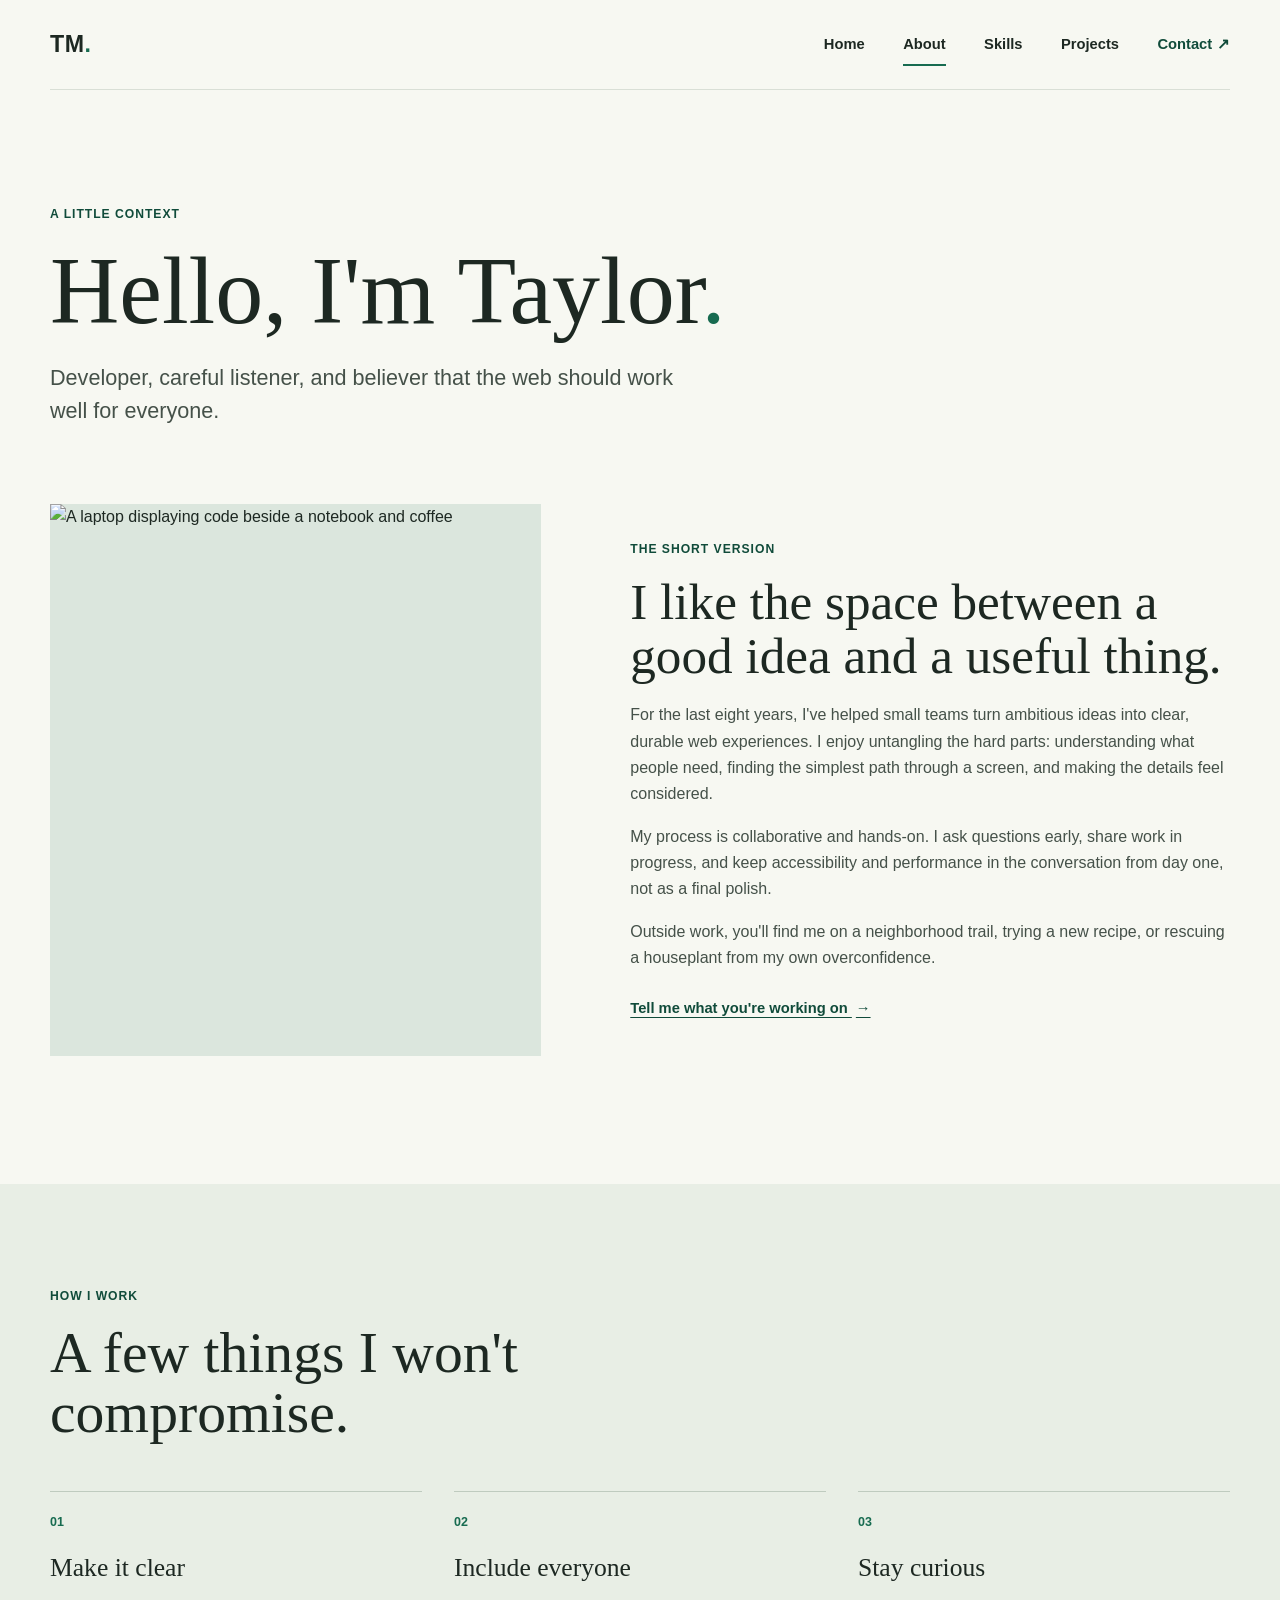
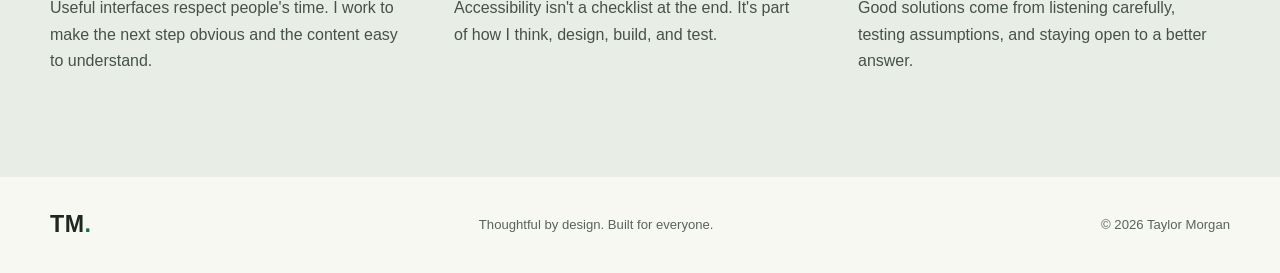
==== about.html @ 2a186941 "Create accessible portfolio website" ====
<!doctype html>
<html lang="en">
<head>
  <meta charset="utf-8">
  <meta name="viewport" content="width=device-width, initial-scale=1">
  <meta name="description" content="Meet Taylor Morgan, a front-end developer who brings curiosity, care, and accessibility to every digital project.">
  <meta name="theme-color" content="#f7f8f2">
  <title>About Taylor | Taylor Morgan</title>
  <link rel="stylesheet" href="styles.css">
  <script src="script.js" defer></script>
</head>
<body>
  <a class="skip-link" href="#main-content">Skip to main content</a>
  <header class="site-header">
    <a class="wordmark" href="index.html" aria-label="Taylor Morgan, home">TM<span>.</span></a>
    <button class="menu-toggle" type="button" aria-expanded="false" aria-controls="site-nav" aria-label="Open navigation menu"><span></span><span></span></button>
    <nav class="site-nav" id="site-nav" aria-label="Main navigation"><ul>
      <li><a href="index.html">Home</a></li><li><a href="about.html" aria-current="page">About</a></li><li><a href="skills.html">Skills</a></li><li><a href="projects.html">Projects</a></li><li><a class="nav-contact" href="contact.html">Contact <span aria-hidden="true">↗</span></a></li>
    </ul></nav>
  </header>
  <main id="main-content">
    <section class="page-hero content-wrap" aria-labelledby="page-title">
      <p class="eyebrow">A little context</p>
      <h1 id="page-title">Hello, I'm Taylor<span class="period">.</span></h1>
      <p class="page-lede">Developer, careful listener, and believer that the web should work well for everyone.</p>
    </section>
    <section class="about-story content-wrap" aria-labelledby="story-title">
      <div class="about-photo"><img src="https://images.unsplash.com/photo-1498050108023-c5249f4df085?auto=format&amp;fit=crop&amp;w=1100&amp;q=82" alt="A laptop displaying code beside a notebook and coffee" width="1100" height="900" fetchpriority="high"></div>
      <div class="story-copy">
        <p class="eyebrow">The short version</p>
        <h2 id="story-title">I like the space between a good idea and a useful thing.</h2>
        <p>For the last eight years, I've helped small teams turn ambitious ideas into clear, durable web experiences. I enjoy untangling the hard parts: understanding what people need, finding the simplest path through a screen, and making the details feel considered.</p>
        <p>My process is collaborative and hands-on. I ask questions early, share work in progress, and keep accessibility and performance in the conversation from day one, not as a final polish.</p>
        <p>Outside work, you'll find me on a neighborhood trail, trying a new recipe, or rescuing a houseplant from my own overconfidence.</p>
        <a class="text-link" href="contact.html">Tell me what you're working on <span aria-hidden="true">→</span></a>
      </div>
    </section>
    <section class="values-section" aria-labelledby="values-title">
      <div class="content-wrap">
        <p class="eyebrow">How I work</p>
        <h2 id="values-title">A few things I won't compromise.</h2>
        <div class="values-grid">
          <article><span class="value-number">01</span><h3>Make it clear</h3><p>Useful interfaces respect people's time. I work to make the next step obvious and the content easy to understand.</p></article>
          <article><span class="value-number">02</span><h3>Include everyone</h3><p>Accessibility isn't a checklist at the end. It's part of how I think, design, build, and test.</p></article>
          <article><span class="value-number">03</span><h3>Stay curious</h3><p>Good solutions come from listening carefully, testing assumptions, and staying open to a better answer.</p></article>
        </div>
      </div>
    </section>
  </main>
  <footer class="site-footer content-wrap"><a class="wordmark" href="index.html" aria-label="Taylor Morgan, home">TM<span>.</span></a><p>Thoughtful by design. Built for everyone.</p><p class="copyright">© <span data-year>2025</span> Taylor Morgan</p></footer>
</body>
</html>
---- styles.css ----
:root {
  color-scheme: light;
  --paper: #f7f8f2;
  --white: #fff;
  --ink: #1d2822;
  --muted: #58645d;
  --line: #d9dfd6;
  --green: #176b50;
  --green-dark: #104b3a;
  --lime: #d7ed70;
  --coral: #e77c60;
  --blue: #bed8e0;
  --serif: Georgia, "Times New Roman", serif;
  --sans: "Trebuchet MS", "Segoe UI", sans-serif;
  --content-width: 1180px;
}

* { box-sizing: border-box; }
html { scroll-behavior: smooth; scroll-padding-top: 6rem; }
body { margin: 0; background: var(--paper); color: var(--ink); font-family: var(--sans); font-size: 1rem; line-height: 1.65; -webkit-font-smoothing: antialiased; }
img { display: block; width: 100%; height: 100%; object-fit: cover; }
a { color: inherit; }
a:hover { color: var(--green); }
button, input, select, textarea { font: inherit; }
button, a, input, select, textarea { -webkit-tap-highlight-color: transparent; }
:focus-visible { outline: 3px solid #b14b2e; outline-offset: 4px; }
::selection { background: var(--lime); color: var(--ink); }
.content-wrap { width: min(var(--content-width), calc(100% - 3rem)); margin-inline: auto; }
.skip-link { position: fixed; z-index: 20; top: .75rem; left: .75rem; transform: translateY(-160%); padding: .7rem 1rem; background: var(--ink); color: var(--white); font-weight: 700; }
.skip-link:focus { transform: translateY(0); color: var(--white); }
.site-header { min-height: 5.6rem; width: min(var(--content-width), calc(100% - 3rem)); margin: 0 auto; display: flex; align-items: center; justify-content: space-between; border-bottom: 1px solid var(--line); }
.wordmark { color: var(--ink); text-decoration: none; font-size: 1.45rem; font-weight: 900; letter-spacing: .02em; line-height: 1; }
.wordmark span, .period { color: var(--green); }
.site-nav ul { display: flex; align-items: center; gap: clamp(1.1rem, 3vw, 2.6rem); margin: 0; padding: 0; list-style: none; }
.site-nav a { display: inline-flex; align-items: center; gap: .3rem; min-height: 2.75rem; color: var(--ink); text-decoration: none; font-size: .92rem; font-weight: 700; }
.site-nav a[aria-current="page"]:not(.nav-contact) { box-shadow: inset 0 -2px var(--green); }
.site-nav a:hover { color: var(--green); }
.site-nav .nav-contact { color: var(--green-dark); }
.menu-toggle { display: none; }
.home-hero { display: grid; grid-template-columns: 1fr .84fr; align-items: center; gap: clamp(3rem, 8vw, 7.5rem); padding-block: clamp(3.5rem, 8vw, 7.5rem); }
.hero-copy { padding-block: 1rem; }
.eyebrow { margin: 0 0 1.1rem; color: var(--green-dark); font-size: .76rem; font-weight: 800; letter-spacing: .08em; line-height: 1.5; text-transform: uppercase; }
.availability-dot { display: inline-block; width: .55rem; height: .55rem; margin-right: .45rem; border-radius: 50%; background: #3c8d5b; vertical-align: .05rem; }
h1, h2, h3, p { margin-top: 0; }
h1, h2 { font-family: var(--serif); font-weight: 500; letter-spacing: 0; line-height: 1.05; }
.home-hero h1 { margin: 0 0 1.1rem; font-size: clamp(4.3rem, 8vw, 7.8rem); }
.name-accent { color: var(--green); font-style: italic; }
.hero-intro { max-width: 28rem; margin-bottom: 1.7rem; color: #3d4942; font-size: clamp(1.15rem, 2vw, 1.45rem); line-height: 1.5; }
.hero-actions { display: flex; align-items: center; flex-wrap: wrap; gap: 1rem 1.5rem; }
.button { min-height: 3.25rem; display: inline-flex; align-items: center; justify-content: center; gap: 1.4rem; padding: .75rem 1.15rem; border: 2px solid transparent; border-radius: 2px; font-weight: 800; line-height: 1.25; text-decoration: none; transition: background-color .18s ease, color .18s ease, transform .18s ease; }
.button:hover { transform: translateY(-2px); }
.button-dark { background: var(--green-dark); color: var(--white); }
.button-dark:hover { background: #0b392d; color: var(--white); }
.button-light { background: var(--lime); color: var(--ink); }
.button-light:hover { background: var(--white); color: var(--ink); }
.text-link { display: inline-block; color: var(--green-dark); font-size: .92rem; font-weight: 800; text-decoration-thickness: 1px; text-underline-offset: .25em; }
.text-link span { margin-left: .25rem; }
.hero-note { margin: 1.4rem 0 0; color: var(--muted); font-size: .85rem; }
.hero-visual { position: relative; aspect-ratio: 4 / 4.7; margin: 0; background: #d5e0d6; }
.hero-visual::before { position: absolute; z-index: 1; top: -1rem; right: -1rem; width: 34%; height: 34%; border-top: 2px solid var(--green); border-right: 2px solid var(--green); content: ""; pointer-events: none; }
.hero-visual img { object-position: 54% center; }
.hero-visual figcaption { position: absolute; right: -1.5rem; bottom: 2rem; display: grid; gap: .2rem; min-width: 12rem; padding: 1rem 1.2rem; background: var(--lime); color: var(--ink); font-family: var(--serif); font-size: 1.22rem; line-height: 1.3; }
.hero-visual figcaption span { font-family: var(--sans); font-size: .74rem; }
.visual-index { position: absolute; bottom: .75rem; left: .85rem; color: var(--white); font-size: .72rem; font-weight: 800; text-shadow: 0 1px 5px #17241c; }
.intro-band { padding-block: clamp(4rem, 8vw, 7rem); background: #e8eee5; }
.intro-grid { display: grid; grid-template-columns: .7fr 1.3fr; gap: 2rem; }
.intro-grid > .eyebrow { padding-top: .5rem; }
.intro-grid h2, .section-heading h2, .values-section h2, .note-inner h2 { margin-bottom: 1.15rem; font-size: clamp(2.2rem, 4.5vw, 4.2rem); }
.intro-grid h2 span { color: var(--green); font-style: italic; }
.intro-grid > div > p:not(.eyebrow) { max-width: 38rem; margin-bottom: 1.35rem; color: #435048; }
.featured-work { padding-block: clamp(4.5rem, 9vw, 8rem); }
.section-heading { display: flex; align-items: end; justify-content: space-between; gap: 1.5rem; margin-bottom: 2rem; }
.section-heading h2 { margin-bottom: 0; }
.section-heading > .text-link { margin-bottom: .45rem; }
.project-grid { display: grid; grid-template-columns: repeat(2, minmax(0, 1fr)); gap: 2rem; }
.project-image { position: relative; display: block; overflow: hidden; aspect-ratio: 1.38; background: #dbe6dd; }
.project-image img { transition: transform .4s ease; }
.project-image:hover img { transform: scale(1.035); }
.image-arrow { position: absolute; right: .85rem; bottom: .85rem; display: grid; width: 2.5rem; height: 2.5rem; place-items: center; background: var(--lime); color: var(--ink); font-size: 1.15rem; }
.project-meta { display: flex; align-items: baseline; justify-content: space-between; gap: 1rem; margin-top: 1.05rem; }
.project-meta h3 { margin: 0; font-family: var(--serif); font-size: 1.75rem; font-weight: 500; }
.project-meta span { color: var(--muted); font-size: .82rem; }
.project-card > p { max-width: 32rem; margin: .45rem 0 0; color: #455149; }
.image-sage { background: #cddfc8; }
.image-coral { background: #f0d5c7; }
.image-blue { background: var(--blue); }
.contact-strip { padding-block: clamp(4rem, 8vw, 7rem); background: var(--green-dark); color: var(--white); }
.strip-inner { display: grid; grid-template-columns: 1fr auto; align-items: end; gap: 1rem 2rem; }
.strip-inner .eyebrow { grid-column: 1 / -1; margin-bottom: .1rem; color: var(--lime); }
.strip-inner h2 { grid-row: 2 / span 2; margin: 0; font-size: clamp(2.7rem, 6vw, 5.5rem); }
.strip-inner h2 span { color: var(--lime); font-style: italic; }
.strip-inner .button { grid-column: 2; grid-row: 3; margin-bottom: .35rem; }
.site-footer { min-height: 6rem; display: flex; align-items: center; justify-content: space-between; gap: 1rem; padding-block: 1.25rem; }
.site-footer p { margin: 0; color: var(--muted); font-size: .82rem; }
.site-footer .copyright { text-align: right; }
.page-hero { padding-block: clamp(4rem, 9vw, 8rem) clamp(3rem, 6vw, 5rem); }
.page-hero h1 { max-width: 900px; margin-bottom: 1.2rem; font-size: clamp(3.4rem, 7.5vw, 7rem); }
.page-lede { max-width: 39rem; margin-bottom: 0; color: #455149; font-size: clamp(1.1rem, 1.9vw, 1.35rem); line-height: 1.55; }
.about-story { display: grid; grid-template-columns: .9fr 1.1fr; align-items: center; gap: clamp(2.5rem, 7vw, 6rem); padding-bottom: clamp(5rem, 10vw, 9rem); }
.about-photo { aspect-ratio: 4 / 4.5; background: #dbe6dd; }
.story-copy h2 { margin-bottom: 1.2rem; font-size: clamp(2.25rem, 4vw, 3.7rem); }
.story-copy > p:not(.eyebrow) { color: #455149; }
.story-copy .text-link { margin-top: .5rem; }
.values-section { padding-block: clamp(4rem, 8vw, 7rem); background: #e8eee5; }
.values-section h2 { max-width: 48rem; }
.values-grid { display: grid; grid-template-columns: repeat(3, 1fr); gap: 2rem; margin-top: 3rem; }
.values-grid article { padding-top: 1rem; border-top: 1px solid #bfcbbf; }
.value-number { color: var(--green); font-size: .78rem; font-weight: 800; }
.values-grid h3 { margin: .75rem 0 .4rem; font-family: var(--serif); font-size: 1.6rem; font-weight: 500; }
.values-grid p { max-width: 22rem; margin-bottom: 0; color: #455149; }
.skills-layout { display: grid; grid-template-columns: repeat(2, minmax(0, 1fr)); border-top: 1px solid var(--line); }
.skill-group { padding: 2rem 2rem 2.5rem 0; border-bottom: 1px solid var(--line); }
.skill-group:nth-child(even) { padding-left: 2rem; border-left: 1px solid var(--line); }
.skill-group h2 { margin-bottom: .7rem; font-size: clamp(1.8rem, 3vw, 2.65rem); }
.skill-group > p:not(.eyebrow) { max-width: 31rem; min-height: 3.3rem; margin-bottom: 1.2rem; color: #455149; }
.skill-list { display: flex; flex-wrap: wrap; gap: .55rem; margin: 0; padding: 0; list-style: none; }
.skill-list li { padding: .38rem .65rem; border: 1px solid #c7d2c8; color: #33463b; font-size: .82rem; }
.skills-note { margin-top: clamp(4rem, 8vw, 7rem); padding-block: clamp(3.5rem, 7vw, 6rem); background: #e8eee5; }
.note-inner { max-width: var(--content-width); }
.note-inner h2 { max-width: 50rem; }
.note-inner > p:last-child { max-width: 38rem; margin-bottom: 0; color: #455149; }
.projects-list { padding-bottom: clamp(4rem, 8vw, 7rem); }
.project-detail { display: grid; grid-template-columns: 1.1fr .9fr; align-items: center; gap: clamp(2rem, 6vw, 5rem); padding-block: 2rem 4rem; border-top: 1px solid var(--line); scroll-margin-top: 2rem; }
.project-detail:nth-child(even) { grid-template-columns: .9fr 1.1fr; }
.project-detail:nth-child(even) .project-detail-image { order: 2; }
.project-detail-image { aspect-ratio: 1.35; }
.project-detail-copy h2 { margin-bottom: .8rem; font-size: clamp(2.4rem, 4.5vw, 4rem); }
.project-detail-copy > p:not(.eyebrow) { color: #455149; }
.project-detail-copy .project-summary { color: var(--ink) !important; font-family: var(--serif); font-size: 1.35rem; line-height: 1.4; }
.tag-list { display: flex; flex-wrap: wrap; gap: .5rem; margin: 1.25rem 0 0; padding: 0; list-style: none; }
.tag-list li { color: var(--green-dark); font-size: .8rem; font-weight: 700; }
.tag-list li + li::before { margin-right: .5rem; color: #88968c; content: "/"; }
.contact-hero { padding-bottom: 2.5rem; }
.contact-layout { display: grid; grid-template-columns: .8fr 1.2fr; gap: clamp(2.5rem, 8vw, 8rem); padding-bottom: clamp(5rem, 10vw, 9rem); }
.contact-details { padding-top: .25rem; }
.email-link { display: inline-block; margin-bottom: 1.3rem; color: var(--green-dark); font-family: var(--serif); font-size: clamp(1.35rem, 2.5vw, 2rem); text-decoration-thickness: 1px; text-underline-offset: .25em; overflow-wrap: anywhere; }
.email-link span { font-family: var(--sans); font-size: .9em; }
.contact-details > p:not(.eyebrow) { color: #455149; }
.contact-hours { display: flex; align-items: center; gap: .2rem; margin-top: 2rem; color: var(--green-dark); font-size: .88rem; font-weight: 700; }
.contact-hours .availability-dot { margin-right: .4rem; }
.contact-form { display: grid; gap: 1.15rem; }
.form-field { display: grid; gap: .38rem; }
.form-field label { font-size: .93rem; font-weight: 800; }
.form-field label span { color: #9f3e27; }
.form-field input, .form-field select, .form-field textarea { width: 100%; min-height: 3rem; padding: .7rem .8rem; border: 1px solid #87948a; border-radius: 2px; background: var(--white); color: var(--ink); }
.form-field textarea { min-height: 8rem; resize: vertical; }
.form-field small, .form-note { color: #4d5951; font-size: .8rem; }
.submit-button { justify-self: start; cursor: pointer; }
.form-note { margin: -.55rem 0 0; }
.form-status { min-height: 1.5rem; margin: 0; color: var(--green-dark); font-weight: 700; }

@media (max-width: 760px) {
  .content-wrap, .site-header { width: min(100% - 2rem, var(--content-width)); }
  .site-header { position: relative; min-height: 4.7rem; }
  .menu-toggle { display: grid; width: 2.75rem; height: 2.75rem; align-content: center; justify-items: center; gap: .35rem; border: 1px solid var(--line); border-radius: 2px; background: transparent; color: var(--ink); cursor: pointer; }
  .menu-toggle span { width: 1.15rem; height: 2px; background: currentColor; transition: transform .18s ease; }
  .menu-toggle[aria-expanded="true"] span:first-child { transform: translateY(3.5px) rotate(45deg); }
  .menu-toggle[aria-expanded="true"] span:last-child { transform: translateY(-3.5px) rotate(-45deg); }
  .site-nav { position: absolute; z-index: 5; top: calc(100% - 1px); right: 0; left: 0; display: none; padding: .5rem 1rem 1rem; border: 1px solid var(--line); border-top: 0; background: var(--paper); }
  .site-nav.is-open { display: block; }
  .site-nav ul { align-items: stretch; gap: 0; flex-direction: column; }
  .site-nav a { width: 100%; min-height: 3rem; }
  .home-hero { grid-template-columns: 1fr; gap: 2.5rem; padding-block: 3rem 4rem; }
  .home-hero h1 { font-size: clamp(4rem, 17vw, 6rem); }
  .hero-visual { width: min(100% - 1rem, 31rem); margin-right: 1rem; aspect-ratio: 1.25; }
  .hero-visual figcaption { right: -.8rem; bottom: 1rem; min-width: 10rem; padding: .75rem 1rem; font-size: 1.05rem; }
  .intro-grid { grid-template-columns: 1fr; gap: .8rem; }
  .intro-grid > .eyebrow { margin-bottom: 0; }
  .project-grid { gap: 1.4rem; }
  .project-meta { align-items: start; flex-direction: column; gap: .15rem; }
  .strip-inner { grid-template-columns: 1fr; align-items: start; }
  .strip-inner h2 { grid-row: auto; font-size: clamp(2.7rem, 12vw, 4.4rem); }
  .strip-inner .button { grid-column: 1; grid-row: auto; justify-self: start; margin-top: .5rem; }
  .about-story { grid-template-columns: 1fr; gap: 2rem; }
  .about-photo { max-height: 28rem; aspect-ratio: 1.35; }
  .values-grid { grid-template-columns: 1fr; gap: 1.5rem; margin-top: 2rem; }
  .values-grid article { padding-top: .8rem; }
  .values-grid p { max-width: 34rem; }
  .project-detail, .project-detail:nth-child(even) { grid-template-columns: 1fr; gap: 1.5rem; padding-bottom: 3rem; }
  .project-detail:nth-child(even) .project-detail-image { order: 0; }
  .project-detail-image { aspect-ratio: 1.5; }
  .contact-layout { grid-template-columns: 1fr; gap: 2.5rem; }
  .contact-details { padding-bottom: 1.5rem; border-bottom: 1px solid var(--line); }
}

@media (max-width: 520px) {
  .hero-actions { align-items: flex-start; flex-direction: column; }
  .project-grid { grid-template-columns: 1fr; gap: 2rem; }
  .project-meta { align-items: baseline; flex-direction: row; }
  .section-heading { align-items: start; flex-direction: column; }
  .site-footer { align-items: flex-start; flex-wrap: wrap; }
  .site-footer > p:nth-of-type(1) { order: 3; width: 100%; }
  .site-footer .copyright { margin-left: auto; }
  .skills-layout { grid-template-columns: 1fr; }
  .skill-group, .skill-group:nth-child(even) { padding: 1.6rem 0 2rem; border-left: 0; }
  .skill-group > p:not(.eyebrow) { min-height: 0; }
  .page-hero h1 { font-size: clamp(3.1rem, 14vw, 5rem); }
}

@media (prefers-reduced-motion: reduce) {
  *, *::before, *::after { scroll-behavior: auto !important; animation-duration: .01ms !important; animation-iteration-count: 1 !important; transition-duration: .01ms !important; }
}
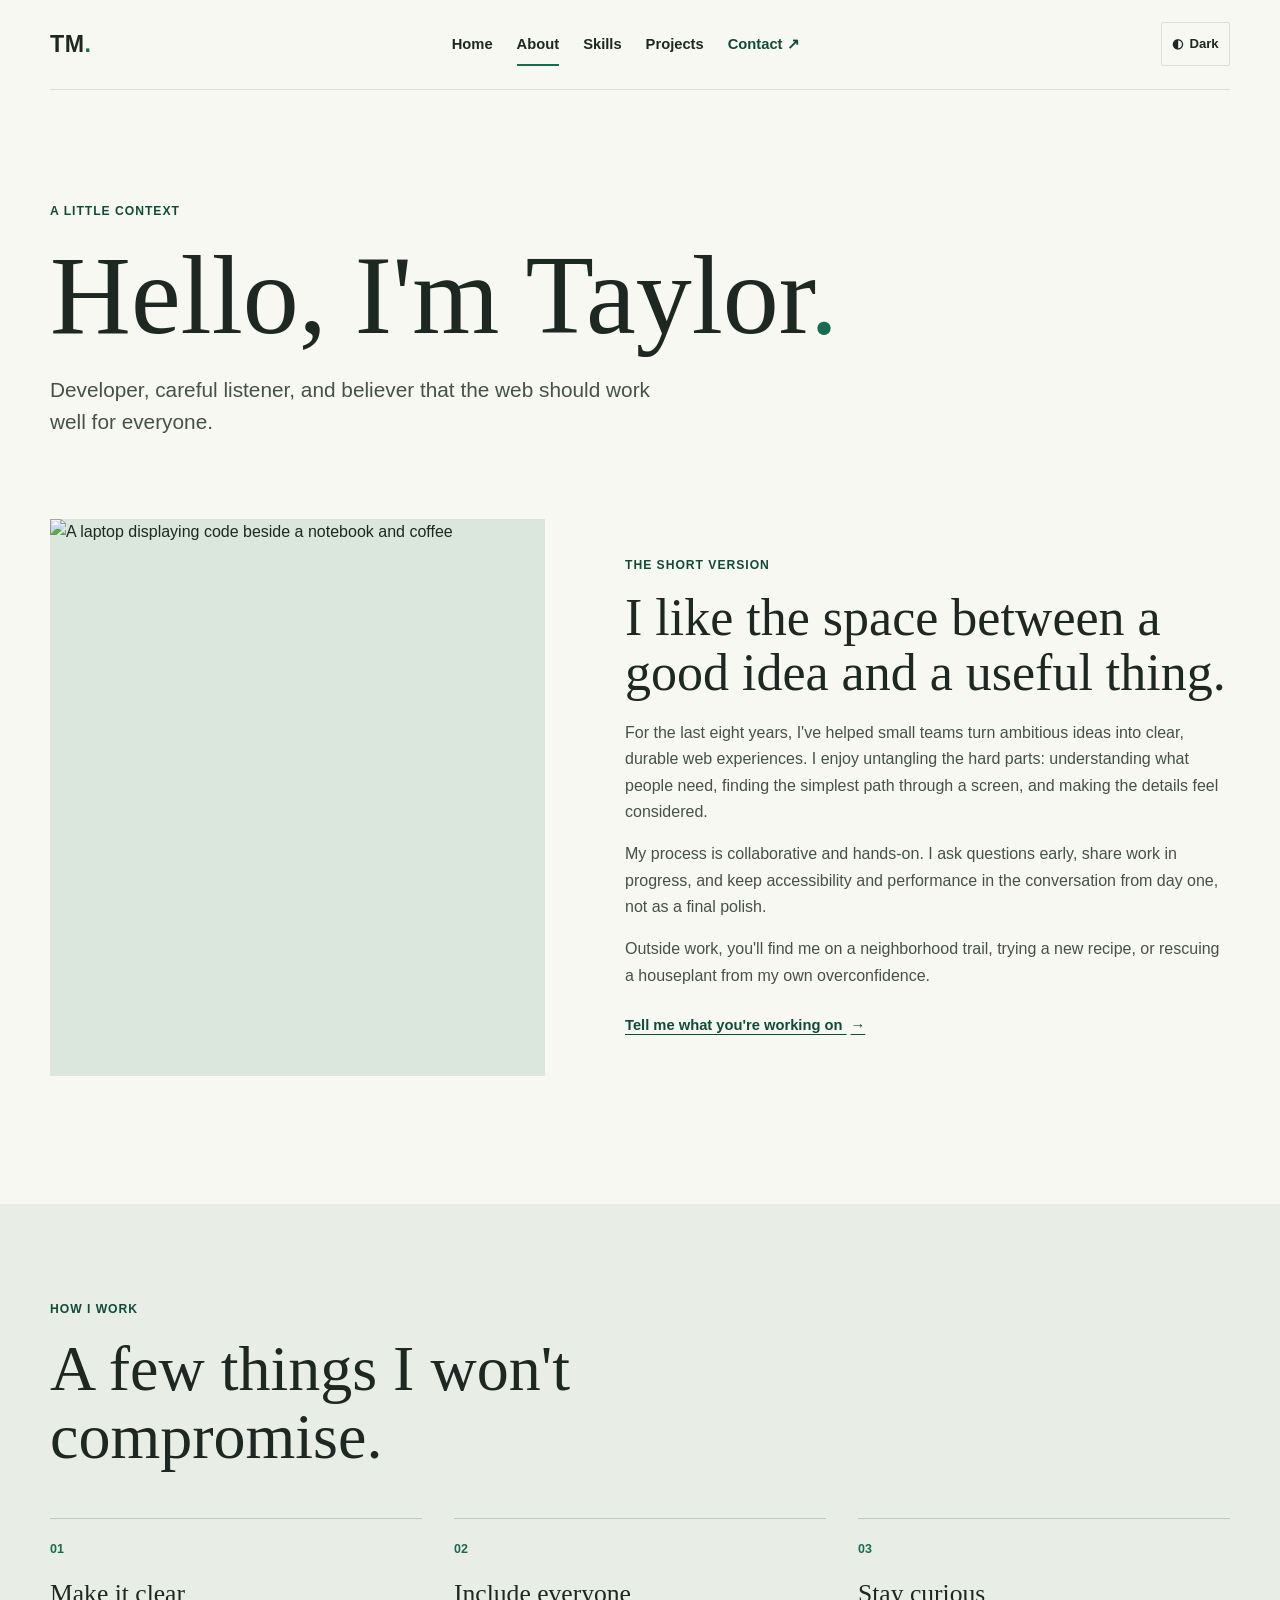
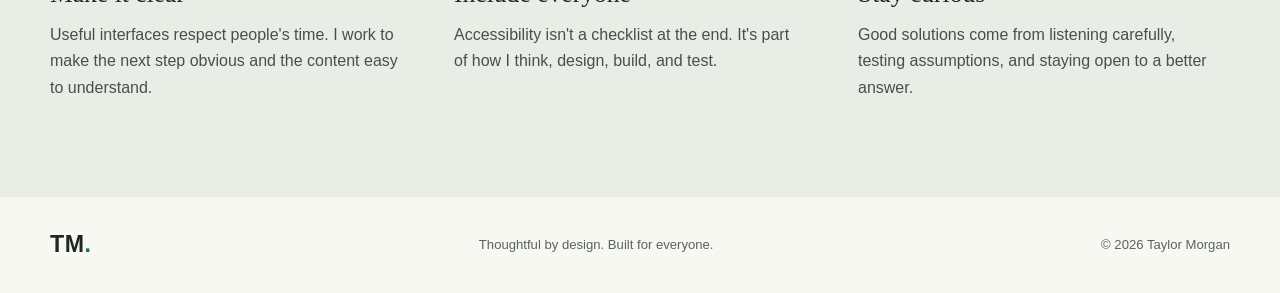
==== commit 5c7aca20: "Polish responsive themes and navigation" ====
--- a/about.html
+++ b/about.html
@@ -6,6 +6,7 @@
   <meta name="description" content="Meet Taylor Morgan, a front-end developer who brings curiosity, care, and accessibility to every digital project.">
   <meta name="theme-color" content="#f7f8f2">
   <title>About Taylor | Taylor Morgan</title>
+  <link rel="icon" href="favicon.svg" type="image/svg+xml">
   <link rel="stylesheet" href="styles.css">
   <script src="script.js" defer></script>
 </head>
@@ -13,10 +14,10 @@
   <a class="skip-link" href="#main-content">Skip to main content</a>
   <header class="site-header">
     <a class="wordmark" href="index.html" aria-label="Taylor Morgan, home">TM<span>.</span></a>
-    <button class="menu-toggle" type="button" aria-expanded="false" aria-controls="site-nav" aria-label="Open navigation menu"><span></span><span></span></button>
     <nav class="site-nav" id="site-nav" aria-label="Main navigation"><ul>
       <li><a href="index.html">Home</a></li><li><a href="about.html" aria-current="page">About</a></li><li><a href="skills.html">Skills</a></li><li><a href="projects.html">Projects</a></li><li><a class="nav-contact" href="contact.html">Contact <span aria-hidden="true">↗</span></a></li>
     </ul></nav>
+    <div class="header-tools"><button class="theme-toggle" type="button" aria-label="Dark theme" aria-pressed="false" title="Toggle color theme"><span aria-hidden="true">◐</span> Dark</button><button class="menu-toggle" type="button" aria-expanded="false" aria-controls="site-nav" aria-label="Open navigation menu"><span></span><span></span></button></div>
   </header>
   <main id="main-content">
     <section class="page-hero content-wrap" aria-labelledby="page-title">
--- a/styles.css
+++ b/styles.css
@@ -1,200 +1,273 @@
 :root {
   color-scheme: light;
+  --page-gutter: 2rem;
+  --space-xs: .5rem;
+  --space-sm: .75rem;
+  --space-md: 1rem;
+  --space-lg: 1.5rem;
+  --space-xl: 2rem;
+  --space-section: 4rem;
+  --font-body: "Trebuchet MS", "Segoe UI", sans-serif;
+  --font-display: Georgia, "Times New Roman", serif;
+  --content-width: 1180px;
   --paper: #f7f8f2;
   --white: #fff;
   --ink: #1d2822;
   --muted: #58645d;
+  --soft-text: #455149;
   --line: #d9dfd6;
+  --surface: #e8eee5;
+  --surface-border: #bfcbbf;
+  --field-background: #fff;
+  --field-border: #87948a;
   --green: #176b50;
   --green-dark: #104b3a;
+  --forest: #104b3a;
+  --forest-hover: #0b392d;
   --lime: #d7ed70;
-  --coral: #e77c60;
+  --accent-ink: #1d2822;
+  --focus: #b14b2e;
+  --required: #9f3e27;
   --blue: #bed8e0;
-  --serif: Georgia, "Times New Roman", serif;
-  --sans: "Trebuchet MS", "Segoe UI", sans-serif;
-  --content-width: 1180px;
+}
+
+:root[data-theme="dark"] {
+  color-scheme: dark;
+  --paper: #142019;
+  --ink: #edf3e9;
+  --muted: #bdc9be;
+  --soft-text: #c5d1c7;
+  --line: #405248;
+  --surface: #1d2d24;
+  --surface-border: #4a5d50;
+  --field-background: #1b2a21;
+  --field-border: #86968a;
+  --green: #a7d884;
+  --green-dark: #b2dd9e;
+  --forest: #0e3427;
+  --forest-hover: #08291e;
+  --focus: #ffd27a;
+  --required: #ffad93;
 }
 
 * { box-sizing: border-box; }
-html { scroll-behavior: smooth; scroll-padding-top: 6rem; }
-body { margin: 0; background: var(--paper); color: var(--ink); font-family: var(--sans); font-size: 1rem; line-height: 1.65; -webkit-font-smoothing: antialiased; }
+html { scroll-behavior: smooth; scroll-padding-top: 5rem; }
+body { margin: 0; background: var(--paper); color: var(--ink); font-family: var(--font-body); font-size: 1rem; line-height: 1.65; -webkit-font-smoothing: antialiased; transition: background-color .2s ease, color .2s ease; }
 img { display: block; width: 100%; height: 100%; object-fit: cover; }
 a { color: inherit; }
 a:hover { color: var(--green); }
 button, input, select, textarea { font: inherit; }
 button, a, input, select, textarea { -webkit-tap-highlight-color: transparent; }
-:focus-visible { outline: 3px solid #b14b2e; outline-offset: 4px; }
-::selection { background: var(--lime); color: var(--ink); }
-.content-wrap { width: min(var(--content-width), calc(100% - 3rem)); margin-inline: auto; }
-.skip-link { position: fixed; z-index: 20; top: .75rem; left: .75rem; transform: translateY(-160%); padding: .7rem 1rem; background: var(--ink); color: var(--white); font-weight: 700; }
+:focus-visible { outline: 3px solid var(--focus); outline-offset: 4px; }
+::selection { background: var(--lime); color: var(--accent-ink); }
+.content-wrap { width: min(var(--content-width), calc(100% - var(--page-gutter))); margin-inline: auto; }
+.skip-link { position: fixed; z-index: 20; top: .75rem; left: .75rem; transform: translateY(-160%); padding: .7rem 1rem; background: var(--forest); color: var(--white); font-weight: 700; }
 .skip-link:focus { transform: translateY(0); color: var(--white); }
-.site-header { min-height: 5.6rem; width: min(var(--content-width), calc(100% - 3rem)); margin: 0 auto; display: flex; align-items: center; justify-content: space-between; border-bottom: 1px solid var(--line); }
+.site-header { position: relative; min-height: 4.7rem; width: min(var(--content-width), calc(100% - var(--page-gutter))); margin: 0 auto; display: flex; align-items: center; justify-content: space-between; gap: var(--space-md); border-bottom: 1px solid var(--line); }
 .wordmark { color: var(--ink); text-decoration: none; font-size: 1.45rem; font-weight: 900; letter-spacing: .02em; line-height: 1; }
 .wordmark span, .period { color: var(--green); }
-.site-nav ul { display: flex; align-items: center; gap: clamp(1.1rem, 3vw, 2.6rem); margin: 0; padding: 0; list-style: none; }
+.site-nav { position: absolute; z-index: 5; top: calc(100% - 1px); right: 0; left: 0; display: none; padding: .5rem 1rem 1rem; border: 1px solid var(--line); border-top: 0; background: var(--paper); }
+.site-nav.is-open { display: block; }
+.site-nav ul { display: flex; align-items: stretch; flex-direction: column; gap: 0; margin: 0; padding: 0; list-style: none; }
 .site-nav a { display: inline-flex; align-items: center; gap: .3rem; min-height: 2.75rem; color: var(--ink); text-decoration: none; font-size: .92rem; font-weight: 700; }
 .site-nav a[aria-current="page"]:not(.nav-contact) { box-shadow: inset 0 -2px var(--green); }
 .site-nav a:hover { color: var(--green); }
 .site-nav .nav-contact { color: var(--green-dark); }
-.menu-toggle { display: none; }
-.home-hero { display: grid; grid-template-columns: 1fr .84fr; align-items: center; gap: clamp(3rem, 8vw, 7.5rem); padding-block: clamp(3.5rem, 8vw, 7.5rem); }
+.header-tools { display: flex; align-items: center; gap: var(--space-sm); }
+.theme-toggle { min-height: 2.75rem; display: inline-flex; align-items: center; justify-content: center; gap: .4rem; padding: .45rem .65rem; border: 1px solid var(--line); border-radius: 2px; background: transparent; color: var(--ink); font-size: .82rem; font-weight: 800; white-space: nowrap; cursor: pointer; }
+.theme-toggle:hover, .theme-toggle[aria-pressed="true"] { border-color: var(--green-dark); color: var(--green-dark); }
+.menu-toggle { width: 2.75rem; height: 2.75rem; display: grid; align-content: center; justify-items: center; gap: .35rem; border: 1px solid var(--line); border-radius: 2px; background: transparent; color: var(--ink); cursor: pointer; }
+.menu-toggle span { width: 1.15rem; height: 2px; background: currentColor; transition: transform .18s ease; }
+.menu-toggle[aria-expanded="true"] span:first-child { transform: translateY(3.5px) rotate(45deg); }
+.menu-toggle[aria-expanded="true"] span:last-child { transform: translateY(-3.5px) rotate(-45deg); }
+.home-hero { display: grid; grid-template-columns: 1fr; align-items: center; gap: 2.5rem; padding-block: 3rem 4rem; }
 .hero-copy { padding-block: 1rem; }
 .eyebrow { margin: 0 0 1.1rem; color: var(--green-dark); font-size: .76rem; font-weight: 800; letter-spacing: .08em; line-height: 1.5; text-transform: uppercase; }
 .availability-dot { display: inline-block; width: .55rem; height: .55rem; margin-right: .45rem; border-radius: 50%; background: #3c8d5b; vertical-align: .05rem; }
 h1, h2, h3, p { margin-top: 0; }
-h1, h2 { font-family: var(--serif); font-weight: 500; letter-spacing: 0; line-height: 1.05; }
-.home-hero h1 { margin: 0 0 1.1rem; font-size: clamp(4.3rem, 8vw, 7.8rem); }
+h1, h2 { font-family: var(--font-display); font-weight: 500; letter-spacing: 0; line-height: 1.05; }
+.home-hero h1 { margin: 0 0 1.1rem; font-size: 4.3rem; }
 .name-accent { color: var(--green); font-style: italic; }
-.hero-intro { max-width: 28rem; margin-bottom: 1.7rem; color: #3d4942; font-size: clamp(1.15rem, 2vw, 1.45rem); line-height: 1.5; }
+.hero-intro { max-width: 28rem; margin-bottom: 1.7rem; color: var(--soft-text); font-size: 1.2rem; line-height: 1.5; }
 .hero-actions { display: flex; align-items: center; flex-wrap: wrap; gap: 1rem 1.5rem; }
 .button { min-height: 3.25rem; display: inline-flex; align-items: center; justify-content: center; gap: 1.4rem; padding: .75rem 1.15rem; border: 2px solid transparent; border-radius: 2px; font-weight: 800; line-height: 1.25; text-decoration: none; transition: background-color .18s ease, color .18s ease, transform .18s ease; }
 .button:hover { transform: translateY(-2px); }
-.button-dark { background: var(--green-dark); color: var(--white); }
-.button-dark:hover { background: #0b392d; color: var(--white); }
-.button-light { background: var(--lime); color: var(--ink); }
-.button-light:hover { background: var(--white); color: var(--ink); }
+.button-dark { background: var(--forest); color: var(--white); }
+.button-dark:hover { background: var(--forest-hover); color: var(--white); }
+.button-light { background: var(--lime); color: var(--accent-ink); }
+.button-light:hover { background: var(--surface); color: var(--ink); }
 .text-link { display: inline-block; color: var(--green-dark); font-size: .92rem; font-weight: 800; text-decoration-thickness: 1px; text-underline-offset: .25em; }
 .text-link span { margin-left: .25rem; }
 .hero-note { margin: 1.4rem 0 0; color: var(--muted); font-size: .85rem; }
 .hero-visual { position: relative; aspect-ratio: 4 / 4.7; margin: 0; background: #d5e0d6; }
 .hero-visual::before { position: absolute; z-index: 1; top: -1rem; right: -1rem; width: 34%; height: 34%; border-top: 2px solid var(--green); border-right: 2px solid var(--green); content: ""; pointer-events: none; }
 .hero-visual img { object-position: 54% center; }
-.hero-visual figcaption { position: absolute; right: -1.5rem; bottom: 2rem; display: grid; gap: .2rem; min-width: 12rem; padding: 1rem 1.2rem; background: var(--lime); color: var(--ink); font-family: var(--serif); font-size: 1.22rem; line-height: 1.3; }
-.hero-visual figcaption span { font-family: var(--sans); font-size: .74rem; }
+.hero-visual figcaption { position: absolute; right: -.8rem; bottom: 1rem; display: grid; gap: .2rem; min-width: 10rem; padding: .75rem 1rem; background: var(--lime); color: #1d2822; font-family: var(--font-display); font-size: 1.05rem; line-height: 1.3; }
+.hero-visual figcaption span { font-family: var(--font-body); font-size: .74rem; }
 .visual-index { position: absolute; bottom: .75rem; left: .85rem; color: var(--white); font-size: .72rem; font-weight: 800; text-shadow: 0 1px 5px #17241c; }
-.intro-band { padding-block: clamp(4rem, 8vw, 7rem); background: #e8eee5; }
-.intro-grid { display: grid; grid-template-columns: .7fr 1.3fr; gap: 2rem; }
+.intro-band { padding-block: var(--space-section); background: var(--surface); }
+.intro-grid { display: grid; grid-template-columns: 1fr; gap: var(--space-md); }
 .intro-grid > .eyebrow { padding-top: .5rem; }
-.intro-grid h2, .section-heading h2, .values-section h2, .note-inner h2 { margin-bottom: 1.15rem; font-size: clamp(2.2rem, 4.5vw, 4.2rem); }
+.intro-grid h2, .section-heading h2, .values-section h2, .note-inner h2 { margin-bottom: 1.15rem; font-size: 2.5rem; }
 .intro-grid h2 span { color: var(--green); font-style: italic; }
-.intro-grid > div > p:not(.eyebrow) { max-width: 38rem; margin-bottom: 1.35rem; color: #435048; }
-.featured-work { padding-block: clamp(4.5rem, 9vw, 8rem); }
+.intro-grid > div > p:not(.eyebrow) { max-width: 38rem; margin-bottom: 1.35rem; color: var(--soft-text); }
+.featured-work { padding-block: var(--space-section); }
 .section-heading { display: flex; align-items: end; justify-content: space-between; gap: 1.5rem; margin-bottom: 2rem; }
 .section-heading h2 { margin-bottom: 0; }
 .section-heading > .text-link { margin-bottom: .45rem; }
-.project-grid { display: grid; grid-template-columns: repeat(2, minmax(0, 1fr)); gap: 2rem; }
+.project-grid { display: grid; grid-template-columns: 1fr; gap: var(--space-lg); }
+.project-card { padding-bottom: var(--space-md); border: 1px solid var(--line); border-radius: 2px; background: var(--surface); }
 .project-image { position: relative; display: block; overflow: hidden; aspect-ratio: 1.38; background: #dbe6dd; }
+.project-card .project-image { width: calc(100% + 2px); margin: -1px -1px 0; }
 .project-image img { transition: transform .4s ease; }
 .project-image:hover img { transform: scale(1.035); }
-.image-arrow { position: absolute; right: .85rem; bottom: .85rem; display: grid; width: 2.5rem; height: 2.5rem; place-items: center; background: var(--lime); color: var(--ink); font-size: 1.15rem; }
-.project-meta { display: flex; align-items: baseline; justify-content: space-between; gap: 1rem; margin-top: 1.05rem; }
-.project-meta h3 { margin: 0; font-family: var(--serif); font-size: 1.75rem; font-weight: 500; }
+.image-arrow { position: absolute; right: .85rem; bottom: .85rem; display: grid; width: 2.5rem; height: 2.5rem; place-items: center; background: var(--lime); color: var(--accent-ink); font-size: 1.15rem; }
+.project-meta { display: flex; align-items: baseline; justify-content: space-between; gap: 1rem; margin: 1rem 1rem 0; }
+.project-meta h3 { margin: 0; font-family: var(--font-display); font-size: 1.75rem; font-weight: 500; }
 .project-meta span { color: var(--muted); font-size: .82rem; }
-.project-card > p { max-width: 32rem; margin: .45rem 0 0; color: #455149; }
+.project-card > p { max-width: 32rem; margin: .45rem 1rem 0; color: var(--soft-text); }
 .image-sage { background: #cddfc8; }
 .image-coral { background: #f0d5c7; }
 .image-blue { background: var(--blue); }
-.contact-strip { padding-block: clamp(4rem, 8vw, 7rem); background: var(--green-dark); color: var(--white); }
-.strip-inner { display: grid; grid-template-columns: 1fr auto; align-items: end; gap: 1rem 2rem; }
-.strip-inner .eyebrow { grid-column: 1 / -1; margin-bottom: .1rem; color: var(--lime); }
-.strip-inner h2 { grid-row: 2 / span 2; margin: 0; font-size: clamp(2.7rem, 6vw, 5.5rem); }
+.contact-strip { padding-block: var(--space-section); background: var(--forest); color: var(--white); }
+.strip-inner { display: grid; grid-template-columns: 1fr; align-items: start; gap: var(--space-md); }
+.strip-inner .eyebrow { margin-bottom: .1rem; color: var(--lime); }
+.strip-inner h2 { margin: 0; font-size: 2.8rem; }
 .strip-inner h2 span { color: var(--lime); font-style: italic; }
-.strip-inner .button { grid-column: 2; grid-row: 3; margin-bottom: .35rem; }
-.site-footer { min-height: 6rem; display: flex; align-items: center; justify-content: space-between; gap: 1rem; padding-block: 1.25rem; }
+.strip-inner .button { justify-self: start; margin-top: .5rem; }
+.site-footer { min-height: 6rem; display: flex; align-items: flex-start; justify-content: space-between; flex-wrap: wrap; gap: 1rem; padding-block: 1.25rem; }
 .site-footer p { margin: 0; color: var(--muted); font-size: .82rem; }
 .site-footer .copyright { text-align: right; }
-.page-hero { padding-block: clamp(4rem, 9vw, 8rem) clamp(3rem, 6vw, 5rem); }
-.page-hero h1 { max-width: 900px; margin-bottom: 1.2rem; font-size: clamp(3.4rem, 7.5vw, 7rem); }
-.page-lede { max-width: 39rem; margin-bottom: 0; color: #455149; font-size: clamp(1.1rem, 1.9vw, 1.35rem); line-height: 1.55; }
-.about-story { display: grid; grid-template-columns: .9fr 1.1fr; align-items: center; gap: clamp(2.5rem, 7vw, 6rem); padding-bottom: clamp(5rem, 10vw, 9rem); }
-.about-photo { aspect-ratio: 4 / 4.5; background: #dbe6dd; }
-.story-copy h2 { margin-bottom: 1.2rem; font-size: clamp(2.25rem, 4vw, 3.7rem); }
-.story-copy > p:not(.eyebrow) { color: #455149; }
+.site-footer > p:nth-of-type(1) { order: 3; width: 100%; }
+.site-footer .copyright { margin-left: auto; }
+.page-hero { padding-block: 4rem 3rem; }
+.page-hero h1 { max-width: 900px; margin-bottom: 1.2rem; font-size: 3.35rem; }
+.page-lede { max-width: 39rem; margin-bottom: 0; color: var(--soft-text); font-size: 1.15rem; line-height: 1.55; }
+.about-story { display: grid; grid-template-columns: 1fr; align-items: center; gap: var(--space-xl); padding-bottom: 5rem; }
+.about-photo { max-height: 28rem; aspect-ratio: 1.35; background: #dbe6dd; }
+.story-copy h2 { margin-bottom: 1.2rem; font-size: 2.35rem; }
+.story-copy > p:not(.eyebrow) { color: var(--soft-text); }
 .story-copy .text-link { margin-top: .5rem; }
-.values-section { padding-block: clamp(4rem, 8vw, 7rem); background: #e8eee5; }
+.values-section { padding-block: var(--space-section); background: var(--surface); }
 .values-section h2 { max-width: 48rem; }
-.values-grid { display: grid; grid-template-columns: repeat(3, 1fr); gap: 2rem; margin-top: 3rem; }
-.values-grid article { padding-top: 1rem; border-top: 1px solid #bfcbbf; }
+.values-grid { display: grid; grid-template-columns: 1fr; gap: var(--space-lg); margin-top: 2rem; }
+.values-grid article { padding-top: 1rem; border-top: 1px solid var(--surface-border); }
 .value-number { color: var(--green); font-size: .78rem; font-weight: 800; }
-.values-grid h3 { margin: .75rem 0 .4rem; font-family: var(--serif); font-size: 1.6rem; font-weight: 500; }
-.values-grid p { max-width: 22rem; margin-bottom: 0; color: #455149; }
-.skills-layout { display: grid; grid-template-columns: repeat(2, minmax(0, 1fr)); border-top: 1px solid var(--line); }
-.skill-group { padding: 2rem 2rem 2.5rem 0; border-bottom: 1px solid var(--line); }
-.skill-group:nth-child(even) { padding-left: 2rem; border-left: 1px solid var(--line); }
-.skill-group h2 { margin-bottom: .7rem; font-size: clamp(1.8rem, 3vw, 2.65rem); }
-.skill-group > p:not(.eyebrow) { max-width: 31rem; min-height: 3.3rem; margin-bottom: 1.2rem; color: #455149; }
+.values-grid h3 { margin: .75rem 0 .4rem; font-family: var(--font-display); font-size: 1.6rem; font-weight: 500; }
+.values-grid p { max-width: 34rem; margin-bottom: 0; color: var(--soft-text); }
+.skills-layout { display: grid; grid-template-columns: 1fr; border-top: 1px solid var(--line); }
+.skill-group { padding: 1.6rem 0 2rem; border-bottom: 1px solid var(--line); }
+.skill-group h2 { margin-bottom: .7rem; font-size: 1.9rem; }
+.skill-group > p:not(.eyebrow) { max-width: 31rem; margin-bottom: 1.2rem; color: var(--soft-text); }
 .skill-list { display: flex; flex-wrap: wrap; gap: .55rem; margin: 0; padding: 0; list-style: none; }
-.skill-list li { padding: .38rem .65rem; border: 1px solid #c7d2c8; color: #33463b; font-size: .82rem; }
-.skills-note { margin-top: clamp(4rem, 8vw, 7rem); padding-block: clamp(3.5rem, 7vw, 6rem); background: #e8eee5; }
+.skill-list li { padding: .38rem .65rem; border: 1px solid var(--surface-border); color: var(--ink); font-size: .82rem; }
+.skills-note { margin-top: var(--space-section); padding-block: 3.5rem; background: var(--surface); }
 .note-inner { max-width: var(--content-width); }
 .note-inner h2 { max-width: 50rem; }
-.note-inner > p:last-child { max-width: 38rem; margin-bottom: 0; color: #455149; }
-.projects-list { padding-bottom: clamp(4rem, 8vw, 7rem); }
-.project-detail { display: grid; grid-template-columns: 1.1fr .9fr; align-items: center; gap: clamp(2rem, 6vw, 5rem); padding-block: 2rem 4rem; border-top: 1px solid var(--line); scroll-margin-top: 2rem; }
-.project-detail:nth-child(even) { grid-template-columns: .9fr 1.1fr; }
-.project-detail:nth-child(even) .project-detail-image { order: 2; }
+.note-inner > p:last-child { max-width: 38rem; margin-bottom: 0; color: var(--soft-text); }
+.projects-list { padding-bottom: var(--space-section); }
+.project-detail { display: grid; grid-template-columns: 1fr; align-items: center; gap: var(--space-lg); padding-block: 2rem 3rem; border-top: 1px solid var(--line); scroll-margin-top: 2rem; }
 .project-detail-image { aspect-ratio: 1.35; }
-.project-detail-copy h2 { margin-bottom: .8rem; font-size: clamp(2.4rem, 4.5vw, 4rem); }
-.project-detail-copy > p:not(.eyebrow) { color: #455149; }
-.project-detail-copy .project-summary { color: var(--ink) !important; font-family: var(--serif); font-size: 1.35rem; line-height: 1.4; }
+.project-detail-copy h2 { margin-bottom: .8rem; font-size: 2.6rem; }
+.project-detail-copy > p:not(.eyebrow) { color: var(--soft-text); }
+.project-detail-copy .project-summary { color: var(--ink); font-family: var(--font-display); font-size: 1.3rem; line-height: 1.4; }
 .tag-list { display: flex; flex-wrap: wrap; gap: .5rem; margin: 1.25rem 0 0; padding: 0; list-style: none; }
 .tag-list li { color: var(--green-dark); font-size: .8rem; font-weight: 700; }
-.tag-list li + li::before { margin-right: .5rem; color: #88968c; content: "/"; }
+.tag-list li + li::before { margin-right: .5rem; color: var(--muted); content: "/"; }
 .contact-hero { padding-bottom: 2.5rem; }
-.contact-layout { display: grid; grid-template-columns: .8fr 1.2fr; gap: clamp(2.5rem, 8vw, 8rem); padding-bottom: clamp(5rem, 10vw, 9rem); }
+.contact-layout { display: grid; grid-template-columns: 1fr; gap: var(--space-xl); padding-bottom: 5rem; }
 .contact-details { padding-top: .25rem; }
-.email-link { display: inline-block; margin-bottom: 1.3rem; color: var(--green-dark); font-family: var(--serif); font-size: clamp(1.35rem, 2.5vw, 2rem); text-decoration-thickness: 1px; text-underline-offset: .25em; overflow-wrap: anywhere; }
+.email-link { display: inline-block; margin-bottom: 1.3rem; color: var(--green-dark); font-family: var(--font-display); font-size: 1.35rem; text-decoration-thickness: 1px; text-underline-offset: .25em; overflow-wrap: anywhere; }
 .email-link span { font-family: var(--sans); font-size: .9em; }
-.contact-details > p:not(.eyebrow) { color: #455149; }
+.contact-details > p:not(.eyebrow) { color: var(--soft-text); }
 .contact-hours { display: flex; align-items: center; gap: .2rem; margin-top: 2rem; color: var(--green-dark); font-size: .88rem; font-weight: 700; }
 .contact-hours .availability-dot { margin-right: .4rem; }
 .contact-form { display: grid; gap: 1.15rem; }
 .form-field { display: grid; gap: .38rem; }
 .form-field label { font-size: .93rem; font-weight: 800; }
-.form-field label span { color: #9f3e27; }
-.form-field input, .form-field select, .form-field textarea { width: 100%; min-height: 3rem; padding: .7rem .8rem; border: 1px solid #87948a; border-radius: 2px; background: var(--white); color: var(--ink); }
+.form-field label span { color: var(--required); }
+.form-field input, .form-field select, .form-field textarea { width: 100%; min-height: 3rem; padding: .7rem .8rem; border: 1px solid var(--field-border); border-radius: 2px; background: var(--field-background); color: var(--ink); }
 .form-field textarea { min-height: 8rem; resize: vertical; }
-.form-field small, .form-note { color: #4d5951; font-size: .8rem; }
+.form-field small, .form-note { color: var(--muted); font-size: .8rem; }
 .submit-button { justify-self: start; cursor: pointer; }
 .form-note { margin: -.55rem 0 0; }
 .form-status { min-height: 1.5rem; margin: 0; color: var(--green-dark); font-weight: 700; }
 
-@media (max-width: 760px) {
-  .content-wrap, .site-header { width: min(100% - 2rem, var(--content-width)); }
-  .site-header { position: relative; min-height: 4.7rem; }
-  .menu-toggle { display: grid; width: 2.75rem; height: 2.75rem; align-content: center; justify-items: center; gap: .35rem; border: 1px solid var(--line); border-radius: 2px; background: transparent; color: var(--ink); cursor: pointer; }
-  .menu-toggle span { width: 1.15rem; height: 2px; background: currentColor; transition: transform .18s ease; }
-  .menu-toggle[aria-expanded="true"] span:first-child { transform: translateY(3.5px) rotate(45deg); }
-  .menu-toggle[aria-expanded="true"] span:last-child { transform: translateY(-3.5px) rotate(-45deg); }
-  .site-nav { position: absolute; z-index: 5; top: calc(100% - 1px); right: 0; left: 0; display: none; padding: .5rem 1rem 1rem; border: 1px solid var(--line); border-top: 0; background: var(--paper); }
-  .site-nav.is-open { display: block; }
-  .site-nav ul { align-items: stretch; gap: 0; flex-direction: column; }
-  .site-nav a { width: 100%; min-height: 3rem; }
-  .home-hero { grid-template-columns: 1fr; gap: 2.5rem; padding-block: 3rem 4rem; }
-  .home-hero h1 { font-size: clamp(4rem, 17vw, 6rem); }
-  .hero-visual { width: min(100% - 1rem, 31rem); margin-right: 1rem; aspect-ratio: 1.25; }
-  .hero-visual figcaption { right: -.8rem; bottom: 1rem; min-width: 10rem; padding: .75rem 1rem; font-size: 1.05rem; }
-  .intro-grid { grid-template-columns: 1fr; gap: .8rem; }
-  .intro-grid > .eyebrow { margin-bottom: 0; }
-  .project-grid { gap: 1.4rem; }
-  .project-meta { align-items: start; flex-direction: column; gap: .15rem; }
-  .strip-inner { grid-template-columns: 1fr; align-items: start; }
-  .strip-inner h2 { grid-row: auto; font-size: clamp(2.7rem, 12vw, 4.4rem); }
-  .strip-inner .button { grid-column: 1; grid-row: auto; justify-self: start; margin-top: .5rem; }
-  .about-story { grid-template-columns: 1fr; gap: 2rem; }
-  .about-photo { max-height: 28rem; aspect-ratio: 1.35; }
-  .values-grid { grid-template-columns: 1fr; gap: 1.5rem; margin-top: 2rem; }
-  .values-grid article { padding-top: .8rem; }
-  .values-grid p { max-width: 34rem; }
-  .project-detail, .project-detail:nth-child(even) { grid-template-columns: 1fr; gap: 1.5rem; padding-bottom: 3rem; }
-  .project-detail:nth-child(even) .project-detail-image { order: 0; }
-  .project-detail-image { aspect-ratio: 1.5; }
-  .contact-layout { grid-template-columns: 1fr; gap: 2.5rem; }
-  .contact-details { padding-bottom: 1.5rem; border-bottom: 1px solid var(--line); }
-}
-
-@media (max-width: 520px) {
-  .hero-actions { align-items: flex-start; flex-direction: column; }
-  .project-grid { grid-template-columns: 1fr; gap: 2rem; }
-  .project-meta { align-items: baseline; flex-direction: row; }
-  .section-heading { align-items: start; flex-direction: column; }
-  .site-footer { align-items: flex-start; flex-wrap: wrap; }
-  .site-footer > p:nth-of-type(1) { order: 3; width: 100%; }
-  .site-footer .copyright { margin-left: auto; }
-  .skills-layout { grid-template-columns: 1fr; }
-  .skill-group, .skill-group:nth-child(even) { padding: 1.6rem 0 2rem; border-left: 0; }
-  .skill-group > p:not(.eyebrow) { min-height: 0; }
-  .page-hero h1 { font-size: clamp(3.1rem, 14vw, 5rem); }
+@media (min-width: 600px) {
+  :root { --page-gutter: 3rem; --space-section: 5rem; }
+  .project-grid { grid-template-columns: repeat(2, minmax(0, 1fr)); gap: var(--space-lg); }
+  .values-grid { grid-template-columns: repeat(2, minmax(0, 1fr)); }
+  .section-heading { align-items: end; flex-direction: row; }
+  .hero-actions { align-items: center; flex-direction: row; }
+}
+
+@media (min-width: 800px) {
+  :root { --page-gutter: 3rem; --space-section: 6rem; }
+  .site-header { min-height: 5.6rem; }
+  .site-nav { position: static; display: block; padding: 0; border: 0; background: transparent; }
+  .site-nav ul { align-items: center; flex-direction: row; gap: 1.5rem; }
+  .site-nav a { min-height: 2.75rem; }
+  .header-tools { gap: 1rem; }
+  .menu-toggle { display: none; }
+  .home-hero { grid-template-columns: 1fr .84fr; gap: 5rem; padding-block: 7rem; }
+  .home-hero h1 { font-size: 6.5rem; }
+  .hero-intro { font-size: 1.4rem; }
+  .hero-visual { width: auto; margin: 0; aspect-ratio: 4 / 4.7; }
+  .hero-visual figcaption { right: -1.5rem; bottom: 2rem; min-width: 12rem; padding: 1rem 1.2rem; font-size: 1.22rem; }
+  .intro-band, .values-section { padding-block: 6rem; }
+  .intro-grid { grid-template-columns: .7fr 1.3fr; gap: 2rem; }
+  .intro-grid h2, .section-heading h2, .values-section h2, .note-inner h2 { font-size: 3.5rem; }
+  .featured-work { padding-block: 7rem; }
+  .section-heading { margin-bottom: 2rem; }
+  .project-grid { gap: 2rem; }
+  .project-meta { margin-inline: 1.25rem; }
+  .project-card > p { margin-inline: 1.25rem; }
+  .contact-strip { padding-block: 6rem; }
+  .strip-inner { grid-template-columns: 1fr auto; align-items: end; gap: 1rem 2rem; }
+  .strip-inner .eyebrow { grid-column: 1 / -1; }
+  .strip-inner h2 { grid-row: 2 / span 2; font-size: 5rem; }
+  .strip-inner .button { grid-column: 2; grid-row: 3; margin: 0 0 .35rem; }
+  .site-footer { align-items: center; flex-wrap: nowrap; }
+  .site-footer > p:nth-of-type(1) { order: initial; width: auto; }
+  .site-footer .copyright { margin-left: 0; }
+  .page-hero { padding-block: 7rem 5rem; }
+  .page-hero h1 { font-size: 6rem; }
+  .page-lede { font-size: 1.3rem; }
+  .about-story { grid-template-columns: .9fr 1.1fr; gap: 5rem; padding-bottom: 8rem; }
+  .about-photo { max-height: none; aspect-ratio: 4 / 4.5; }
+  .story-copy h2 { font-size: 3.25rem; }
+  .values-grid { grid-template-columns: repeat(3, minmax(0, 1fr)); gap: 2rem; margin-top: 3rem; }
+  .values-grid p { max-width: 22rem; }
+  .skills-layout { grid-template-columns: repeat(2, minmax(0, 1fr)); }
+  .skill-group { padding: 2rem 2rem 2.5rem 0; }
+  .skill-group:nth-child(even) { padding-left: 2rem; border-left: 1px solid var(--line); }
+  .skill-group h2 { font-size: 2.5rem; }
+  .skill-group > p:not(.eyebrow) { min-height: 3.3rem; }
+  .skills-note { margin-top: 6rem; padding-block: 5rem; }
+  .projects-list { padding-bottom: 6rem; }
+  .project-detail { grid-template-columns: 1.1fr .9fr; gap: 4rem; padding-block: 2rem 4rem; }
+  .project-detail:nth-child(even) { grid-template-columns: .9fr 1.1fr; }
+  .project-detail:nth-child(even) .project-detail-image { order: 2; }
+  .project-detail-image { aspect-ratio: 1.35; }
+  .project-detail-copy h2 { font-size: 3.5rem; }
+  .contact-layout { grid-template-columns: .8fr 1.2fr; gap: 6rem; padding-bottom: 8rem; }
+  .email-link { font-size: 1.8rem; }
+  .contact-details { padding: .25rem 0 0; border: 0; }
+}
+
+@media (min-width: 1200px) {
+  .home-hero { gap: 7rem; }
+  .home-hero h1 { font-size: 7.5rem; }
+  .page-hero h1 { font-size: 7rem; }
+  .intro-grid h2, .section-heading h2, .values-section h2, .note-inner h2 { font-size: 4rem; }
+}
+
+@media (prefers-reduced-motion: no-preference) {
+  @keyframes arrive { from { opacity: 0; transform: translateY(12px); } to { opacity: 1; transform: translateY(0); } }
+  .hero-copy, .page-hero { animation: arrive .45s ease-out both; }
+  .hero-visual { animation: arrive .55s .08s ease-out both; }
+  .project-card { transition: border-color .2s ease, transform .2s ease; }
+  .project-card:hover { transform: translateY(-3px); border-color: var(--green); }
 }
 
 @media (prefers-reduced-motion: reduce) {
